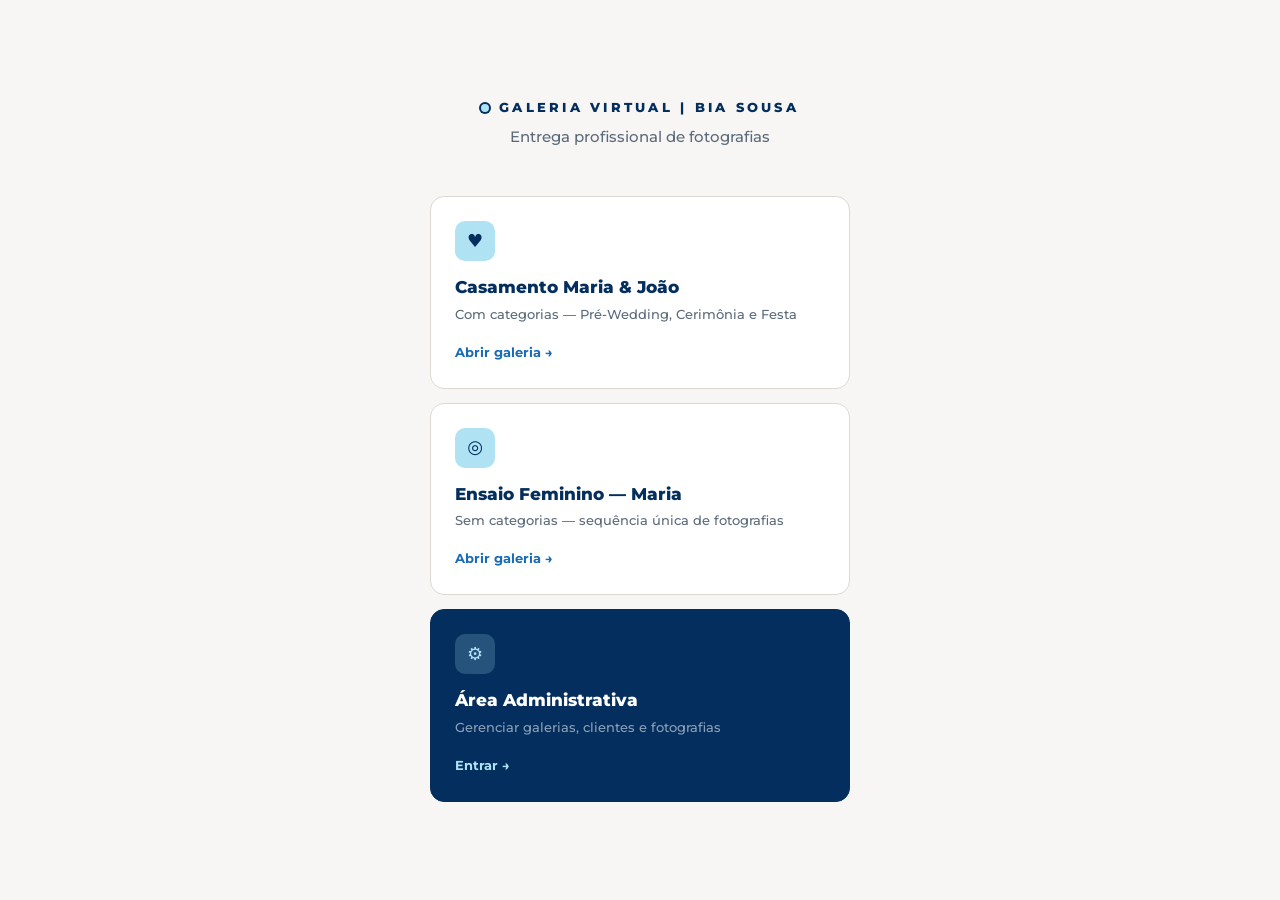
==== index.html @ af32c6ee "primeiro commit" ====
<!DOCTYPE html>
<html lang="pt-BR">
<head>
  <meta charset="UTF-8" />
  <meta name="viewport" content="width=device-width, initial-scale=1.0" />
  <title>Galeria Virtual</title>
  <link rel="stylesheet" href="assets/css/galeria.css" />
</head>
<body>
  <div class="home">
    <div class="home-marca"><span></span> Galeria Virtual | Bia Sousa</div>
    <p class="home-sub">Entrega profissional de fotografias</p>

    <div class="home-cards">
      <a href="g/index.html?slug=maria-joao" class="home-card">
        <div class="home-card-icon">♥</div>
        <h2>Casamento Maria & João</h2>
        <p>Com categorias — Pré-Wedding, Cerimônia e Festa</p>
        <span class="home-card-link">Abrir galeria →</span>
      </a>

      <a href="g/index.html?slug=ensaio-maria" class="home-card">
        <div class="home-card-icon">◎</div>
        <h2>Ensaio Feminino — Maria</h2>
        <p>Sem categorias — sequência única de fotografias</p>
        <span class="home-card-link">Abrir galeria →</span>
      </a>

      <a href="admin/" class="home-card admin">
        <div class="home-card-icon">⚙</div>
        <h2>Área Administrativa</h2>
        <p>Gerenciar galerias, clientes e fotografias</p>
        <span class="home-card-link">Entrar →</span>
      </a>
    </div>
  </div>
</body>
</html>
---- assets/css/galeria.css ----
/* ============================================
   Galeria Virtual — Estilo autoral
   Paleta: #032e5e · #afe3f4 · #f8f6f4
   Fonte: Montserrat
   ============================================ */

@import url('https://fonts.googleapis.com/css2?family=Montserrat:wght@400;500;600;700;800&display=swap');

:root {
  --azul: #032e5e;
  --azul-medio: #0a4a8a;
  --azul-claro: #1a6bb5;
  --gelo: #afe3f4;
  --creme: #f8f6f4;
  --branco: #ffffff;
  --cinza: #5a6a7a;
  --cinza-claro: #e8e4df;
  --borda: #ddd8d2;
  --sombra: 0 4px 24px rgba(3, 46, 94, 0.08);
  --sombra-forte: 0 12px 40px rgba(3, 46, 94, 0.14);
  --fonte: "Montserrat", system-ui, -apple-system, sans-serif;
  --transicao: 0.35s cubic-bezier(0.25, 0.46, 0.45, 0.94);
}

*, *::before, *::after {
  box-sizing: border-box;
  margin: 0;
  padding: 0;
}

html { scroll-behavior: smooth; }

body {
  font-family: var(--fonte);
  background: var(--creme);
  color: var(--azul);
  line-height: 1.5;
  -webkit-font-smoothing: antialiased;
}

img { display: block; max-width: 100%; }
a { color: inherit; text-decoration: none; }
button { font-family: inherit; cursor: pointer; border: none; background: none; }

/* ---------- Top bar ---------- */
.topbar {
  position: fixed;
  top: 0; left: 0; right: 0;
  z-index: 100;
  display: flex;
  align-items: center;
  justify-content: space-between;
  padding: 0 28px;
  height: 64px;
  background: rgba(248, 246, 244, 0.94);
  backdrop-filter: blur(12px);
  -webkit-backdrop-filter: blur(12px);
  border-bottom: 1px solid transparent;
  transition: border-color var(--transicao), box-shadow var(--transicao);
}

.topbar.scrolled {
  border-bottom-color: var(--borda);
  box-shadow: 0 1px 12px rgba(3, 46, 94, 0.05);
}

.topbar-marca {
  display: flex;
  align-items: center;
  gap: 10px;
  font-size: 12px;
  font-weight: 800;
  letter-spacing: 0.22em;
  text-transform: uppercase;
  color: var(--azul);
}

.topbar-marca span {
  width: 7px;
  height: 7px;
  border-radius: 50%;
  background: var(--gelo);
  box-shadow: 0 0 0 2px var(--azul);
}

.topbar-acoes {
  display: flex;
  align-items: center;
  gap: 10px;
}

.btn-icon {
  width: 40px;
  height: 40px;
  border-radius: 50%;
  display: flex;
  align-items: center;
  justify-content: center;
  background: var(--branco);
  border: 1px solid var(--borda);
  color: var(--azul);
  transition: background var(--transicao), transform 0.2s;
}

.btn-icon:hover {
  background: var(--gelo);
  transform: scale(1.04);
}

.btn-primario {
  display: inline-flex;
  align-items: center;
  gap: 8px;
  padding: 10px 20px;
  border-radius: 100px;
  background: var(--azul);
  color: var(--branco);
  font-size: 13px;
  font-weight: 700;
  letter-spacing: 0.02em;
  transition: background var(--transicao), transform 0.2s;
}

.btn-primario:hover {
  background: var(--azul-medio);
  transform: translateY(-1px);
}

/* ---------- Hero ---------- */
.hero {
  position: relative;
  width: 100%;
  height: 88vh;
  min-height: 480px;
  max-height: 900px;
  overflow: hidden;
  margin-top: 64px;
}

.hero-img {
  width: 100%;
  height: 100%;
  object-fit: cover;
  transform: scale(1.02);
  transition: transform 8s ease-out;
}

.hero.loaded .hero-img { transform: scale(1); }

.hero-overlay {
  position: absolute;
  inset: 0;
  background: linear-gradient(
    to top,
    rgba(3, 46, 94, 0.78) 0%,
    rgba(3, 46, 94, 0.28) 45%,
    rgba(3, 46, 94, 0.12) 100%
  );
}

.hero-conteudo {
  position: absolute;
  bottom: 0; left: 0; right: 0;
  padding: 0 40px 56px;
  color: var(--branco);
  opacity: 0;
  transform: translateY(20px);
  transition: opacity 0.8s ease, transform 0.8s ease;
}

.hero.loaded .hero-conteudo {
  opacity: 1;
  transform: translateY(0);
}

.hero-data {
  font-size: 11px;
  letter-spacing: 0.22em;
  text-transform: uppercase;
  opacity: 0.75;
  margin-bottom: 12px;
  font-weight: 600;
}

.hero-titulo {
  font-family: var(--fonte);
  font-size: clamp(1.9rem, 5vw, 3rem);
  font-weight: 800;
  letter-spacing: -0.03em;
  line-height: 1.15;
  margin-bottom: 8px;
}

.hero-cliente {
  font-size: 15px;
  opacity: 0.9;
  margin-bottom: 14px;
  font-weight: 500;
}

.hero-mensagem {
  font-size: 14px;
  font-style: italic;
  opacity: 0.7;
  max-width: 420px;
  line-height: 1.55;
  font-weight: 400;
}

/* ---------- Categorias ---------- */
.categorias {
  display: flex;
  gap: 8px;
  padding: 24px 28px;
  overflow-x: auto;
  background: var(--branco);
  border-bottom: 1px solid var(--borda);
  scrollbar-width: none;
}

.categorias::-webkit-scrollbar { display: none; }

.cat-btn {
  flex-shrink: 0;
  padding: 9px 20px;
  border-radius: 100px;
  border: 1.5px solid var(--borda);
  background: var(--branco);
  color: var(--azul);
  font-size: 13px;
  font-weight: 600;
  transition: all var(--transicao);
}

.cat-btn:hover { border-color: var(--gelo); background: #f0fafd; }

.cat-btn.ativo {
  background: var(--azul);
  border-color: var(--azul);
  color: var(--branco);
}

/* ---------- Contador ---------- */
.contador {
  display: flex;
  justify-content: space-between;
  align-items: center;
  padding: 28px 28px 12px;
}

.contador-num {
  font-size: 13px;
  font-weight: 700;
  color: var(--azul);
}

.contador-hint {
  font-size: 12px;
  color: var(--cinza);
}

/* ---------- Grid ---------- */
.grid {
  display: grid;
  grid-template-columns: repeat(2, 1fr);
  gap: 6px;
  padding: 0 6px 48px;
}

@media (min-width: 640px) {
  .grid {
    grid-template-columns: repeat(3, 1fr);
    gap: 8px;
    padding: 0 12px 64px;
  }
}

@media (min-width: 1024px) {
  .grid {
    grid-template-columns: repeat(4, 1fr);
    gap: 10px;
    padding: 0 20px 80px;
  }
}

.foto {
  position: relative;
  aspect-ratio: 4 / 5;
  overflow: hidden;
  background: var(--cinza-claro);
  cursor: pointer;
  border-radius: 2px;
}

.foto img {
  width: 100%;
  height: 100%;
  object-fit: cover;
  transition: transform 0.6s cubic-bezier(0.25, 0.46, 0.45, 0.94), opacity 0.4s ease;
  opacity: 0;
}

.foto img.carregada { opacity: 1; }
.foto:hover img { transform: scale(1.04); }

.foto-badge {
  position: absolute;
  top: 10px; left: 10px;
  width: 26px; height: 26px;
  border-radius: 50%;
  background: rgba(3, 46, 94, 0.55);
  display: flex;
  align-items: center;
  justify-content: center;
  color: #f5c518;
  font-size: 12px;
  opacity: 0;
  transition: opacity var(--transicao);
}

.foto:hover .foto-badge,
.foto.destaque .foto-badge { opacity: 1; }

.foto-fav {
  position: absolute;
  bottom: 10px; right: 10px;
  width: 34px; height: 34px;
  border-radius: 50%;
  background: rgba(3, 46, 94, 0.4);
  display: flex;
  align-items: center;
  justify-content: center;
  color: var(--branco);
  font-size: 15px;
  opacity: 0;
  transition: opacity var(--transicao), background 0.2s;
  border: none;
}

.foto:hover .foto-fav { opacity: 1; }
.foto-fav.ativo {
  opacity: 1;
  color: #e11d48;
  background: rgba(3, 46, 94, 0.55);
}

/* ---------- Lightbox ---------- */
.lightbox {
  position: fixed;
  inset: 0;
  z-index: 200;
  background: var(--azul);
  display: flex;
  flex-direction: column;
  opacity: 0;
  visibility: hidden;
  transition: opacity 0.3s ease, visibility 0.3s;
}

.lightbox.aberto {
  opacity: 1;
  visibility: visible;
}

.lb-header {
  display: flex;
  align-items: center;
  justify-content: space-between;
  padding: 16px 20px;
  position: absolute;
  top: 0; left: 0; right: 0;
  z-index: 10;
}

.lb-contador {
  color: rgba(255, 255, 255, 0.8);
  font-size: 14px;
  font-weight: 600;
}

.lb-acoes { display: flex; gap: 6px; }

.lb-btn {
  width: 42px; height: 42px;
  border-radius: 50%;
  display: flex;
  align-items: center;
  justify-content: center;
  color: var(--branco);
  background: rgba(255, 255, 255, 0.1);
  transition: background 0.2s;
}

.lb-btn:hover { background: rgba(255, 255, 255, 0.2); }

.lb-stage {
  flex: 1;
  display: flex;
  align-items: center;
  justify-content: center;
  padding: 70px 60px 40px;
  position: relative;
}

.lb-img {
  max-width: 100%;
  max-height: calc(100vh - 120px);
  object-fit: contain;
  border-radius: 2px;
  user-select: none;
}

.lb-seta {
  position: absolute;
  top: 50%;
  transform: translateY(-50%);
  width: 48px; height: 48px;
  border-radius: 50%;
  background: rgba(255, 255, 255, 0.1);
  color: var(--branco);
  display: flex;
  align-items: center;
  justify-content: center;
  font-size: 22px;
  transition: background 0.2s;
  z-index: 5;
}

.lb-seta:hover { background: rgba(255, 255, 255, 0.22); }
.lb-seta.prev { left: 16px; }
.lb-seta.next { right: 16px; }

/* ---------- Home ---------- */
.home {
  min-height: 100vh;
  display: flex;
  flex-direction: column;
  align-items: center;
  justify-content: center;
  padding: 40px 24px;
}

.home-marca {
  display: flex;
  align-items: center;
  gap: 10px;
  font-size: 13px;
  font-weight: 800;
  letter-spacing: 0.25em;
  text-transform: uppercase;
  margin-bottom: 8px;
}

.home-marca span {
  width: 8px; height: 8px;
  border-radius: 50%;
  background: var(--gelo);
  box-shadow: 0 0 0 2px var(--azul);
}

.home-sub {
  color: var(--cinza);
  font-size: 15px;
  margin-bottom: 48px;
  font-weight: 500;
}

.home-cards {
  display: flex;
  flex-direction: column;
  gap: 14px;
  width: 100%;
  max-width: 420px;
}

.home-card {
  background: var(--branco);
  border: 1px solid var(--borda);
  border-radius: 14px;
  padding: 24px;
  transition: box-shadow var(--transicao), transform 0.25s;
}

.home-card:hover {
  box-shadow: var(--sombra);
  transform: translateY(-2px);
}

.home-card.admin {
  background: var(--azul);
  border-color: var(--azul);
  color: var(--branco);
}

.home-card-icon {
  width: 40px; height: 40px;
  border-radius: 10px;
  background: var(--gelo);
  display: flex;
  align-items: center;
  justify-content: center;
  font-size: 18px;
  margin-bottom: 14px;
  color: var(--azul);
}

.home-card.admin .home-card-icon {
  background: rgba(175, 227, 244, 0.2);
  color: var(--gelo);
}

.home-card h2 {
  font-size: 17px;
  font-weight: 800;
  margin-bottom: 4px;
}

.home-card p {
  font-size: 13px;
  color: var(--cinza);
  margin-bottom: 16px;
  line-height: 1.45;
  font-weight: 500;
}

.home-card.admin p { color: rgba(255, 255, 255, 0.55); }

.home-card-link {
  font-size: 13px;
  font-weight: 700;
  color: var(--azul-claro);
  display: inline-flex;
  align-items: center;
  gap: 6px;
}

.home-card.admin .home-card-link { color: var(--gelo); }

/* ---------- Admin ---------- */
.admin-body { background: var(--creme); min-height: 100vh; }
.admin-sidebar { display: none; }

@media (min-width: 900px) {
  .admin-layout {
    display: grid;
    grid-template-columns: 240px 1fr;
    min-height: 100vh;
  }
  .admin-sidebar {
    display: flex;
    flex-direction: column;
    background: var(--azul);
    color: var(--branco);
    padding: 28px 20px;
  }
  .admin-sidebar .marca {
    font-size: 12px;
    font-weight: 800;
    letter-spacing: 0.2em;
    margin-bottom: 40px;
    opacity: 0.9;
  }
  .admin-nav a {
    display: flex;
    align-items: center;
    gap: 10px;
    padding: 11px 14px;
    border-radius: 8px;
    font-size: 14px;
    font-weight: 600;
    color: rgba(255, 255, 255, 0.65);
    transition: background 0.2s, color 0.2s;
    margin-bottom: 2px;
  }
  .admin-nav a:hover,
  .admin-nav a.ativo {
    background: rgba(175, 227, 244, 0.15);
    color: var(--branco);
  }
}

.admin-main {
  padding: 28px 24px 48px;
  max-width: 1100px;
}

.admin-titulo {
  font-family: var(--fonte);
  font-size: 28px;
  font-weight: 800;
  margin-bottom: 6px;
  letter-spacing: -0.02em;
}

.admin-sub {
  color: var(--cinza);
  font-size: 14px;
  margin-bottom: 28px;
  font-weight: 500;
}

.stats {
  display: grid;
  grid-template-columns: repeat(2, 1fr);
  gap: 12px;
  margin-bottom: 32px;
}

@media (min-width: 700px) {
  .stats { grid-template-columns: repeat(4, 1fr); }
}

.stat-card {
  background: var(--branco);
  border: 1px solid var(--borda);
  border-radius: 12px;
  padding: 18px;
}

.stat-valor {
  font-size: 26px;
  font-weight: 800;
  color: var(--azul);
  line-height: 1.2;
}

.stat-label {
  font-size: 12px;
  color: var(--cinza);
  margin-top: 2px;
  font-weight: 500;
}

.lista-card {
  background: var(--branco);
  border: 1px solid var(--borda);
  border-radius: 12px;
  overflow: hidden;
}

.lista-item {
  display: flex;
  align-items: center;
  gap: 14px;
  padding: 14px 18px;
  border-bottom: 1px solid var(--borda);
  transition: background 0.15s;
}

.lista-item:last-child { border-bottom: none; }
.lista-item:hover { background: var(--creme); }

.lista-thumb {
  width: 56px; height: 56px;
  border-radius: 6px;
  object-fit: cover;
  background: var(--cinza-claro);
  flex-shrink: 0;
}

.lista-info { flex: 1; min-width: 0; }

.lista-nome {
  font-size: 14px;
  font-weight: 700;
  white-space: nowrap;
  overflow: hidden;
  text-overflow: ellipsis;
}

.lista-meta {
  font-size: 12px;
  color: var(--cinza);
  margin-top: 2px;
  font-weight: 500;
}

.badge {
  font-size: 11px;
  font-weight: 700;
  padding: 3px 10px;
  border-radius: 100px;
}

.badge-publica { background: #d1fae5; color: #065f46; }
.badge-privada { background: #e5e7eb; color: #374151; }

/* ---------- Forms ---------- */
.form-grupo { margin-bottom: 18px; }

.form-label {
  display: block;
  font-size: 13px;
  font-weight: 700;
  color: var(--azul);
  margin-bottom: 6px;
}

.form-input {
  width: 100%;
  padding: 12px 14px;
  border: 1.5px solid var(--borda);
  border-radius: 10px;
  font-size: 15px;
  color: var(--azul);
  background: var(--branco);
  transition: border-color 0.2s;
  font-family: inherit;
  font-weight: 500;
}

.form-input:focus {
  outline: none;
  border-color: var(--gelo);
  box-shadow: 0 0 0 3px rgba(175, 227, 244, 0.4);
}

.form-input::placeholder { color: #b0b8c4; font-weight: 400; }

textarea.form-input {
  resize: vertical;
  min-height: 90px;
}

select.form-input {
  appearance: none;
  background-image: url("data:image/svg+xml,%3Csvg xmlns='http://www.w3.org/2000/svg' width='12' height='8'%3E%3Cpath d='M1 1l5 5 5-5' stroke='%23032e5e' stroke-width='1.5' fill='none'/%3E%3C/svg%3E");
  background-repeat: no-repeat;
  background-position: right 14px center;
  padding-right: 36px;
}

.form-check {
  display: flex;
  align-items: center;
  gap: 10px;
  font-size: 14px;
  font-weight: 500;
  color: var(--azul);
  cursor: pointer;
}

.form-check input {
  width: 18px;
  height: 18px;
  accent-color: var(--azul);
}

.link-box {
  background: var(--creme);
  border: 1px solid var(--borda);
  border-radius: 10px;
  padding: 12px 16px;
  font-size: 13px;
  color: var(--azul-claro);
  font-weight: 600;
  word-break: break-all;
  margin-bottom: 14px;
}

/* Modal */
.modal-overlay {
  position: fixed;
  inset: 0;
  background: rgba(3, 46, 94, 0.5);
  z-index: 300;
  display: flex;
  align-items: flex-end;
  justify-content: center;
  opacity: 0;
  visibility: hidden;
  transition: opacity 0.25s, visibility 0.25s;
}

.modal-overlay.aberto {
  opacity: 1;
  visibility: visible;
}

.modal {
  background: var(--branco);
  border-radius: 20px 20px 0 0;
  padding: 28px 24px 40px;
  width: 100%;
  max-width: 520px;
  max-height: 90vh;
  overflow-y: auto;
  transform: translateY(30px);
  transition: transform 0.3s ease;
}

.modal-overlay.aberto .modal {
  transform: translateY(0);
}

@media (min-width: 600px) {
  .modal-overlay { align-items: center; }
  .modal {
    border-radius: 16px;
    transform: translateY(10px) scale(0.98);
  }
  .modal-overlay.aberto .modal {
    transform: translateY(0) scale(1);
  }
}

.modal h2 {
  font-size: 20px;
  font-weight: 800;
  margin-bottom: 20px;
}

.modal-acoes {
  display: flex;
  justify-content: flex-end;
  gap: 10px;
  margin-top: 24px;
}

.btn-ghost {
  padding: 10px 18px;
  border-radius: 10px;
  font-size: 14px;
  font-weight: 600;
  color: var(--cinza);
}

.btn-ghost:hover { background: var(--creme); }

.escondido { display: none !important; }

.fade-in {
  animation: fadeIn 0.5s ease forwards;
}

@keyframes fadeIn {
  from { opacity: 0; transform: translateY(10px); }
  to { opacity: 1; transform: translateY(0); }
}
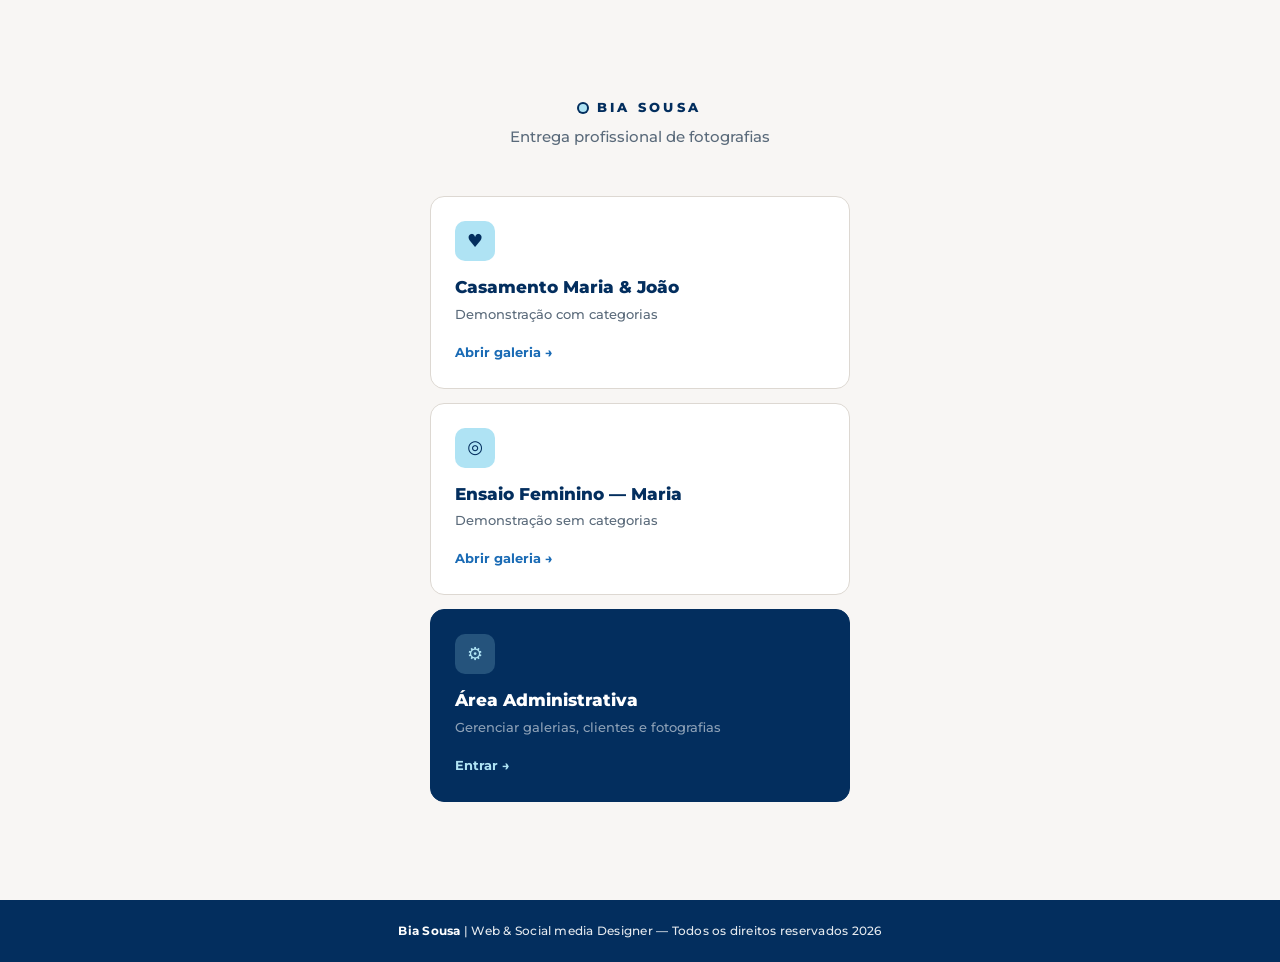
==== commit d3934c17: "Update title and footer in index.html" ====
--- a/index.html
+++ b/index.html
@@ -3,30 +3,30 @@
 <head>
   <meta charset="UTF-8" />
   <meta name="viewport" content="width=device-width, initial-scale=1.0" />
-  <title>Galeria Virtual</title>
+  <title>Galeria Virtual | Bia Sousa</title>
   <link rel="stylesheet" href="assets/css/galeria.css" />
 </head>
-<body>
+<body class="page-with-footer">
   <div class="home">
-    <div class="home-marca"><span></span> Galeria Virtual | Bia Sousa</div>
+    <div class="home-marca"><span></span> Bia Sousa</div>
     <p class="home-sub">Entrega profissional de fotografias</p>
 
     <div class="home-cards">
-      <a href="g/index.html?slug=maria-joao" class="home-card">
+      <a class="home-card" href="g/index.html?slug=maria-joao">
         <div class="home-card-icon">♥</div>
-        <h2>Casamento Maria & João</h2>
-        <p>Com categorias — Pré-Wedding, Cerimônia e Festa</p>
+        <h2>Casamento Maria &amp; João</h2>
+        <p>Demonstração com categorias</p>
         <span class="home-card-link">Abrir galeria →</span>
       </a>
 
-      <a href="g/index.html?slug=ensaio-maria" class="home-card">
+      <a class="home-card" href="g/index.html?slug=ensaio-maria">
         <div class="home-card-icon">◎</div>
         <h2>Ensaio Feminino — Maria</h2>
-        <p>Sem categorias — sequência única de fotografias</p>
+        <p>Demonstração sem categorias</p>
         <span class="home-card-link">Abrir galeria →</span>
       </a>
 
-      <a href="admin/" class="home-card admin">
+      <a class="home-card admin" href="admin/">
         <div class="home-card-icon">⚙</div>
         <h2>Área Administrativa</h2>
         <p>Gerenciar galerias, clientes e fotografias</p>
@@ -34,5 +34,9 @@
       </a>
     </div>
   </div>
+
+  <footer class="site-footer">
+    <strong>Bia Sousa</strong> | Web &amp; Social media Designer — Todos os direitos reservados 2026
+  </footer>
 </body>
 </html>
--- a/assets/css/galeria.css
+++ b/assets/css/galeria.css
@@ -837,3 +837,39 @@
   from { opacity: 0; transform: translateY(10px); }
   to { opacity: 1; transform: translateY(0); }
 }
+
+/* ---------- Rodapé ---------- */
+.site-footer {
+  background: #032e5e;
+  color: rgba(255, 255, 255, 0.9);
+  text-align: center;
+  padding: 22px 20px;
+  font-size: 12px;
+  font-weight: 500;
+  letter-spacing: 0.02em;
+  line-height: 1.5;
+  margin-top: auto;
+}
+
+.site-footer strong {
+  font-weight: 700;
+  color: #fff;
+}
+
+body.page-with-footer {
+  min-height: 100vh;
+  display: flex;
+  flex-direction: column;
+}
+
+body.page-with-footer > main,
+body.page-with-footer > .home,
+body.page-with-footer > .admin-layout {
+  flex: 1;
+}
+
+.cat-btn.fav-tab.ativo {
+  background: #e11d48;
+  border-color: #e11d48;
+  color: #fff;
+}
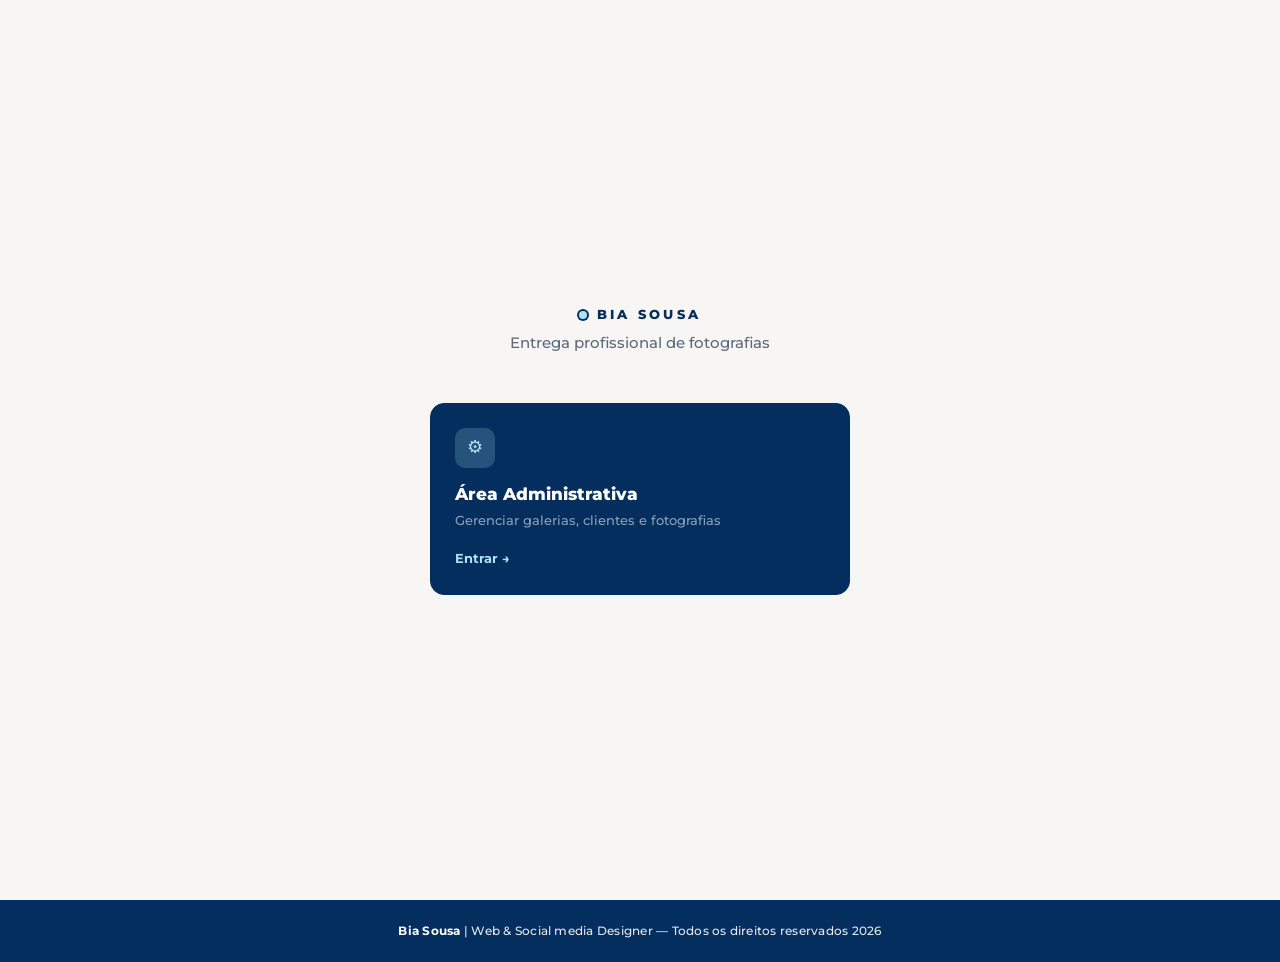
==== commit 7113e208: "Remove home cards for Maria João and Ensaio Feminino Removed two home cards for Maria João and Ensai" ====
--- a/index.html
+++ b/index.html
@@ -12,20 +12,6 @@
     <p class="home-sub">Entrega profissional de fotografias</p>
 
     <div class="home-cards">
-      <a class="home-card" href="g/index.html?slug=maria-joao">
-        <div class="home-card-icon">♥</div>
-        <h2>Casamento Maria &amp; João</h2>
-        <p>Demonstração com categorias</p>
-        <span class="home-card-link">Abrir galeria →</span>
-      </a>
-
-      <a class="home-card" href="g/index.html?slug=ensaio-maria">
-        <div class="home-card-icon">◎</div>
-        <h2>Ensaio Feminino — Maria</h2>
-        <p>Demonstração sem categorias</p>
-        <span class="home-card-link">Abrir galeria →</span>
-      </a>
-
       <a class="home-card admin" href="admin/">
         <div class="home-card-icon">⚙</div>
         <h2>Área Administrativa</h2>
